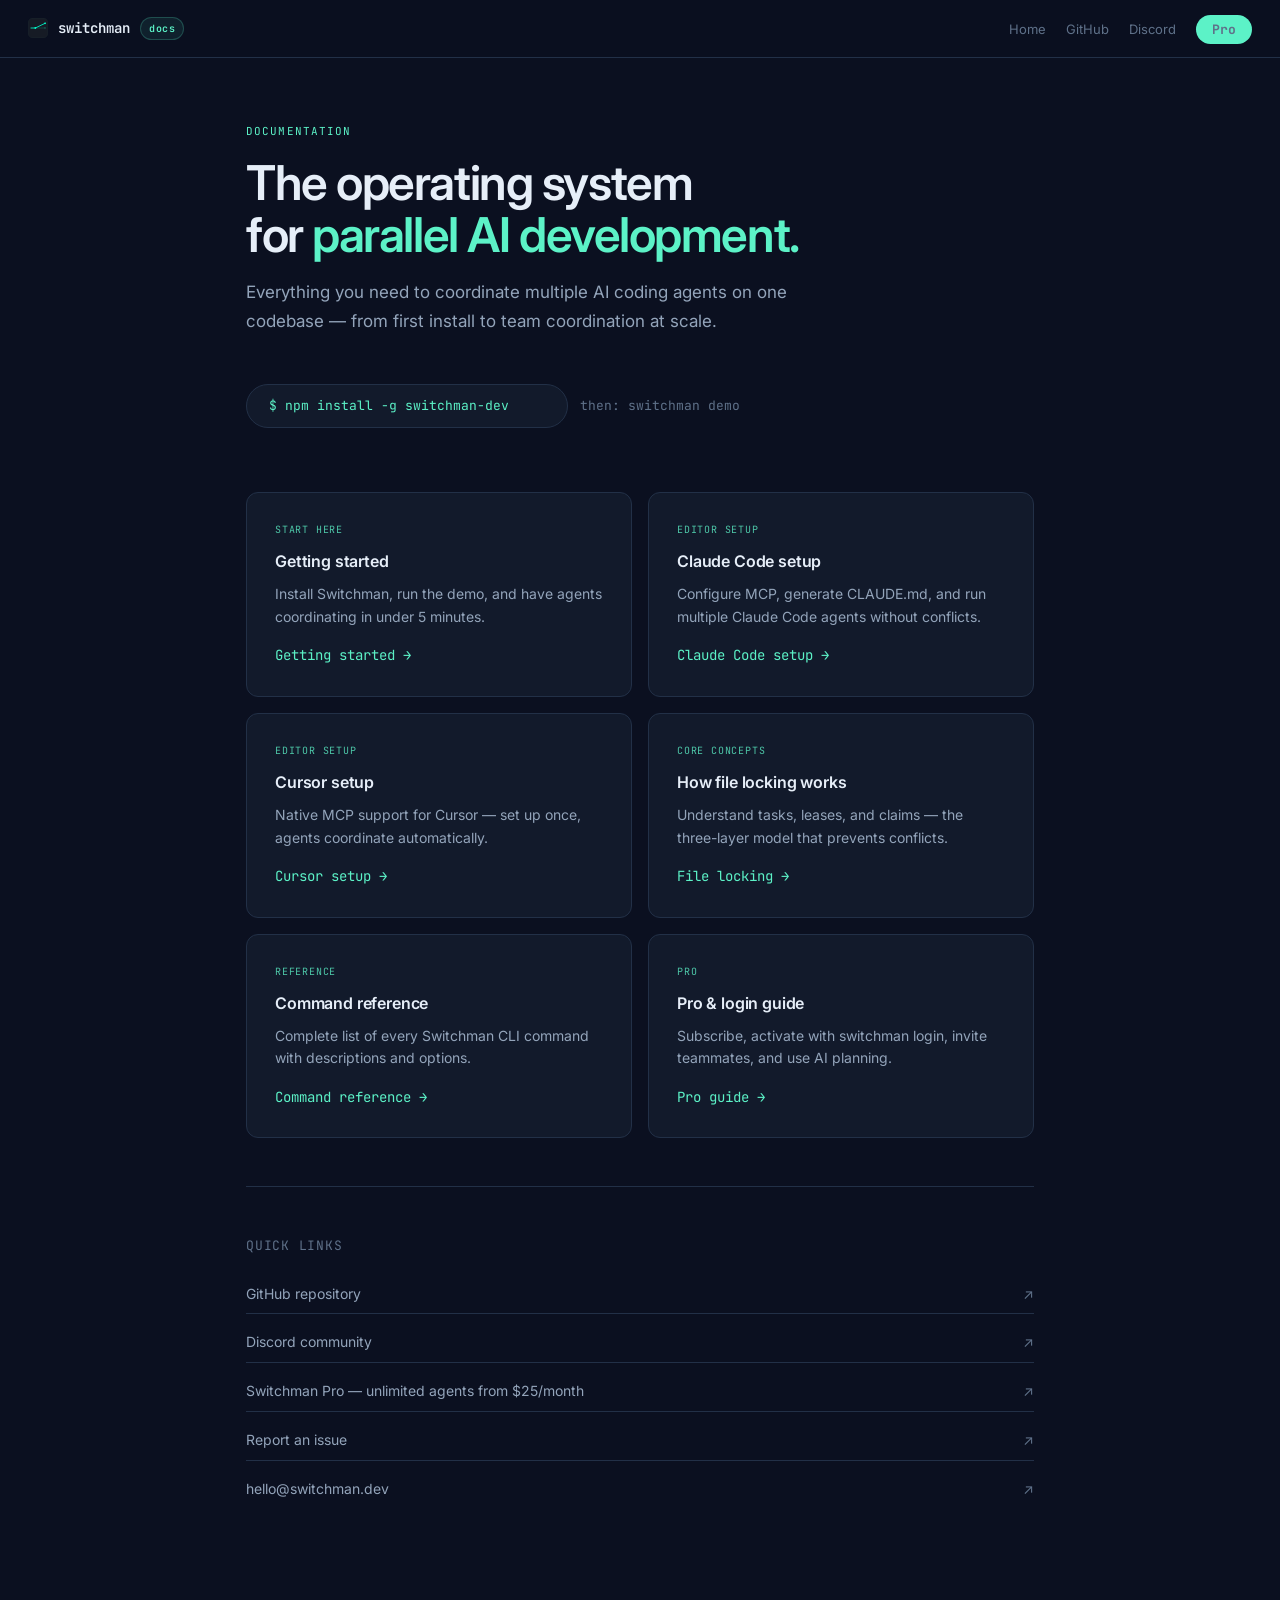
==== index.html @ cbfe944f "Initial docs site" ====
<!DOCTYPE html>
<html lang="en">
<head>
  <meta charset="UTF-8">
  <meta name="viewport" content="width=device-width, initial-scale=1.0">
  <title>Switchman Docs — The Operating System for Parallel AI Development</title>
  <meta name="description" content="Documentation for Switchman — install, set up Claude Code or Cursor, understand file locking, and use Switchman Pro.">
  <link rel="canonical" href="https://docs.switchman.dev/">
  <link rel="icon" type="image/svg+xml" href="/switchman-logo.svg">
  <link rel="preconnect" href="https://fonts.googleapis.com">
  <link rel="preconnect" href="https://fonts.gstatic.com" crossorigin>
  <link href="https://fonts.googleapis.com/css2?family=JetBrains+Mono:wght@300;400;500;600&family=Inter:wght@300;400;500;600&display=swap" rel="stylesheet">
  <link rel="stylesheet" href="docs.css">
  <style>
    .docs-home { max-width: 860px; margin: 0 auto; padding: 64px 36px 96px; }
    .home-kicker { font-family: var(--mono); font-size: 11px; letter-spacing: 0.1em; text-transform: uppercase; color: var(--accent); margin-bottom: 16px; display: block; }
    .home-title { font-size: clamp(28px, 4vw, 48px); font-weight: 600; letter-spacing: -0.03em; color: var(--text); line-height: 1.1; margin-bottom: 16px; }
    .home-title em { font-style: normal; color: var(--accent); }
    .home-sub { font-size: 17px; color: var(--text-2); line-height: 1.7; max-width: 560px; margin-bottom: 48px; }
    .quick-install { display: flex; align-items: center; gap: 12px; margin-bottom: 64px; flex-wrap: wrap; }
    .install-pill { background: var(--bg-card); border: 1px solid var(--border); border-radius: 99px; padding: 10px 22px; font-family: var(--mono); font-size: 13px; color: var(--accent); cursor: pointer; transition: border-color 0.15s; user-select: none; display: flex; align-items: center; gap: 12px; }
    .install-pill:hover { border-color: var(--accent-border); }
    .install-pill.copied { border-color: var(--green); color: var(--green); }
    .copy-hint { font-size: 10px; color: var(--text-3); opacity: 0; transition: opacity 0.15s; }
    .install-pill:hover .copy-hint { opacity: 1; }
    .install-sub { font-size: 13px; color: var(--text-3); font-family: var(--mono); }
    .doc-cards { display: grid; grid-template-columns: repeat(2, 1fr); gap: 16px; margin-bottom: 48px; }
    .doc-card { background: var(--bg-card); border: 1px solid var(--border); border-radius: 12px; padding: 28px 28px; text-decoration: none; transition: border-color 0.15s, background 0.15s; display: block; }
    .doc-card:hover { border-color: var(--accent-border); background: var(--bg-raised); }
    .doc-card-tag { font-family: var(--mono); font-size: 10px; letter-spacing: 0.08em; text-transform: uppercase; color: var(--accent); opacity: 0.8; margin-bottom: 10px; display: block; }
    .doc-card h3 { font-size: 16px; font-weight: 600; color: var(--text); margin-bottom: 8px; letter-spacing: -0.01em; }
    .doc-card p { font-size: 14px; color: var(--text-2); line-height: 1.6; }
    .doc-card-arrow { color: var(--accent); margin-top: 16px; font-size: 14px; display: block; font-family: var(--mono); }
    .section-divider { border: none; border-top: 1px solid var(--border); margin: 48px 0; }
    .quick-links-title { font-size: 13px; font-family: var(--mono); color: var(--text-3); letter-spacing: 0.06em; text-transform: uppercase; margin-bottom: 16px; }
    .quick-links { display: flex; flex-direction: column; gap: 8px; }
    .quick-link { display: flex; align-items: center; gap: 10px; color: var(--text-2); text-decoration: none; font-size: 14px; padding: 8px 0; border-bottom: 1px solid var(--border); transition: color 0.15s; }
    .quick-link:last-child { border-bottom: none; }
    .quick-link:hover { color: var(--accent); }
    .quick-link-arrow { color: var(--text-3); margin-left: auto; }
    @media (max-width: 600px) { .doc-cards { grid-template-columns: 1fr; } .docs-home { padding: 40px 20px 64px; } }
  </style>
</head>
<body>

<!-- Simple nav for homepage - no sidebar needed -->
<nav class="top-nav" style="grid-column: 1/-1;">
  <a href="https://switchman.dev" class="nav-logo">
    <img src="/switchman-logo.svg" width="20" height="20" alt="Switchman">
    switchman
    <span class="nav-logo-badge">docs</span>
  </a>
  <ul class="nav-links">
    <li><a href="https://switchman.dev">Home</a></li>
    <li><a href="https://github.com/switchman-dev/switchman">GitHub</a></li>
    <li><a href="https://discord.gg/pnT8BEC4D">Discord</a></li>
    <li><a href="https://switchman.dev/pro" class="nav-install">Pro</a></li>
  </ul>
</nav>

<div class="docs-home">
  <span class="home-kicker">Documentation</span>
  <h1 class="home-title">The operating system<br>for <em>parallel AI development.</em></h1>
  <p class="home-sub">Everything you need to coordinate multiple AI coding agents on one codebase — from first install to team coordination at scale.</p>

  <div class="quick-install">
    <div class="install-pill" onclick="copyCmd(this)" role="button">
      <span>$ npm install -g switchman-dev</span>
      <span class="copy-hint">copy</span>
    </div>
    <span class="install-sub">then: switchman demo</span>
  </div>

  <div class="doc-cards">
    <a href="/getting-started/" class="doc-card">
      <span class="doc-card-tag">Start here</span>
      <h3>Getting started</h3>
      <p>Install Switchman, run the demo, and have agents coordinating in under 5 minutes.</p>
      <span class="doc-card-arrow">Getting started →</span>
    </a>
    <a href="/claude-code/" class="doc-card">
      <span class="doc-card-tag">Editor setup</span>
      <h3>Claude Code setup</h3>
      <p>Configure MCP, generate CLAUDE.md, and run multiple Claude Code agents without conflicts.</p>
      <span class="doc-card-arrow">Claude Code setup →</span>
    </a>
    <a href="/cursor/" class="doc-card">
      <span class="doc-card-tag">Editor setup</span>
      <h3>Cursor setup</h3>
      <p>Native MCP support for Cursor — set up once, agents coordinate automatically.</p>
      <span class="doc-card-arrow">Cursor setup →</span>
    </a>
    <a href="/file-locking/" class="doc-card">
      <span class="doc-card-tag">Core concepts</span>
      <h3>How file locking works</h3>
      <p>Understand tasks, leases, and claims — the three-layer model that prevents conflicts.</p>
      <span class="doc-card-arrow">File locking →</span>
    </a>
    <a href="/command-reference/" class="doc-card">
      <span class="doc-card-tag">Reference</span>
      <h3>Command reference</h3>
      <p>Complete list of every Switchman CLI command with descriptions and options.</p>
      <span class="doc-card-arrow">Command reference →</span>
    </a>
    <a href="/pro/" class="doc-card">
      <span class="doc-card-tag">Pro</span>
      <h3>Pro &amp; login guide</h3>
      <p>Subscribe, activate with switchman login, invite teammates, and use AI planning.</p>
      <span class="doc-card-arrow">Pro guide →</span>
    </a>
  </div>

  <hr class="section-divider">

  <div class="quick-links-title">Quick links</div>
  <div class="quick-links">
    <a href="https://github.com/switchman-dev/switchman" class="quick-link">
      GitHub repository
      <span class="quick-link-arrow">↗</span>
    </a>
    <a href="https://discord.gg/pnT8BEC4D" class="quick-link">
      Discord community
      <span class="quick-link-arrow">↗</span>
    </a>
    <a href="https://switchman.dev/pro" class="quick-link">
      Switchman Pro — unlimited agents from $25/month
      <span class="quick-link-arrow">↗</span>
    </a>
    <a href="https://github.com/switchman-dev/switchman/issues" class="quick-link">
      Report an issue
      <span class="quick-link-arrow">↗</span>
    </a>
    <a href="mailto:hello@switchman.dev" class="quick-link">
      hello@switchman.dev
      <span class="quick-link-arrow">↗</span>
    </a>
  </div>
</div>

<script>
function copyCmd(el) {
  navigator.clipboard.writeText('npm install -g switchman-dev');
  el.classList.add('copied');
  el.querySelector('.copy-hint').textContent = 'copied!';
  setTimeout(() => { el.classList.remove('copied'); el.querySelector('.copy-hint').textContent = 'copy'; }, 2000);
}
</script>

</body>
</html>
---- docs.css ----
/* switchman docs — shared styles */
*, *::before, *::after { box-sizing: border-box; margin: 0; padding: 0; }

:root {
  --bg:           #0b1020;
  --bg-card:      #121a2b;
  --bg-raised:    #182235;
  --border:       #223047;
  --border-2:     #2c3d58;
  --text:         #e6eef8;
  --text-2:       #93a4ba;
  --text-3:       #5f7189;
  --accent:       #5CF2C7;
  --accent-hover: #7EF7D3;
  --accent-dim:   rgba(92,242,199,0.08);
  --accent-border:rgba(92,242,199,0.22);
  --green:        #4ade80;
  --amber:        #fbbf24;
  --blue:         #7dd3fc;
  --red:          #f87171;
  --mono: 'JetBrains Mono','Fira Code',monospace;
  --sans: 'Inter',system-ui,sans-serif;
  --sidebar-w: 260px;
}

html { scroll-behavior: smooth; }

body {
  background: var(--bg);
  color: var(--text);
  font-family: var(--sans);
  font-size: 15px;
  line-height: 1.7;
  -webkit-font-smoothing: antialiased;
  overflow-x: hidden;
}

/* ── LAYOUT ── */
.docs-layout {
  display: grid;
  grid-template-columns: var(--sidebar-w) 1fr;
  grid-template-rows: 58px 1fr;
  min-height: 100vh;
}

/* ── TOP NAV ── */
.top-nav {
  grid-column: 1 / -1;
  height: 58px;
  display: flex;
  align-items: center;
  justify-content: space-between;
  padding: 0 28px;
  background: rgba(11,16,32,0.8);
  border-bottom: 1px solid var(--border);
  backdrop-filter: blur(20px);
  position: sticky;
  top: 0;
  z-index: 100;
}

.nav-logo {
  font-family: var(--mono);
  font-size: 14px;
  font-weight: 600;
  color: var(--text);
  text-decoration: none;
  display: flex;
  align-items: center;
  gap: 10px;
}

.nav-logo-badge {
  font-size: 10px;
  background: var(--accent-dim);
  border: 1px solid var(--accent-border);
  color: var(--accent);
  padding: 2px 8px;
  border-radius: 99px;
  font-family: var(--mono);
  letter-spacing: 0.06em;
}

.nav-links {
  display: flex;
  align-items: center;
  gap: 20px;
  list-style: none;
}

.nav-links a {
  color: var(--text-3);
  text-decoration: none;
  font-size: 13px;
  transition: color 0.15s;
}

.nav-links a:hover { color: var(--text-2); }

.nav-install {
  background: var(--accent);
  color: #061016;
  font-family: var(--mono);
  font-size: 12px;
  font-weight: 700;
  padding: 6px 16px;
  border-radius: 99px;
  text-decoration: none;
  transition: background 0.15s;
}
.nav-install:hover { background: var(--accent-hover); }

/* ── SIDEBAR ── */
.sidebar {
  border-right: 1px solid var(--border);
  padding: 28px 0;
  position: sticky;
  top: 58px;
  height: calc(100vh - 58px);
  overflow-y: auto;
  background: var(--bg);
}

.sidebar::-webkit-scrollbar { width: 4px; }
.sidebar::-webkit-scrollbar-thumb { background: var(--border-2); border-radius: 4px; }

.sidebar-section {
  margin-bottom: 28px;
  padding: 0 16px;
}

.sidebar-label {
  font-family: var(--mono);
  font-size: 10px;
  letter-spacing: 0.1em;
  text-transform: uppercase;
  color: var(--text-3);
  padding: 0 12px;
  margin-bottom: 6px;
  display: block;
}

.sidebar-nav { list-style: none; }

.sidebar-nav a {
  display: flex;
  align-items: center;
  gap: 8px;
  padding: 7px 12px;
  border-radius: 8px;
  color: var(--text-2);
  text-decoration: none;
  font-size: 13.5px;
  transition: color 0.15s, background 0.15s;
  position: relative;
}

.sidebar-nav a:hover {
  color: var(--text);
  background: rgba(255,255,255,0.04);
}

.sidebar-nav a.active {
  color: var(--accent);
  background: var(--accent-dim);
}

.sidebar-nav a.active::before {
  content: '';
  position: absolute;
  left: 0;
  top: 6px;
  bottom: 6px;
  width: 2px;
  background: var(--accent);
  border-radius: 0 2px 2px 0;
}

.sidebar-nav .badge {
  margin-left: auto;
  font-size: 10px;
  font-family: var(--mono);
  padding: 1px 6px;
  border-radius: 99px;
  background: var(--accent-dim);
  color: var(--accent);
  border: 1px solid var(--accent-border);
}

/* ── CONTENT ── */
.doc-content {
  padding: 48px 64px 96px;
  max-width: 820px;
  min-width: 0;
}

/* ── TYPOGRAPHY ── */
.doc-content h1 {
  font-size: clamp(26px, 3vw, 38px);
  font-weight: 600;
  letter-spacing: -0.03em;
  color: var(--text);
  line-height: 1.15;
  margin-bottom: 16px;
}

.doc-content h2 {
  font-size: 22px;
  font-weight: 600;
  letter-spacing: -0.02em;
  color: var(--text);
  margin: 48px 0 16px;
  padding-top: 48px;
  border-top: 1px solid var(--border);
}

.doc-content h2:first-of-type { border-top: none; padding-top: 0; margin-top: 32px; }

.doc-content h3 {
  font-size: 16px;
  font-weight: 600;
  color: var(--text);
  margin: 28px 0 10px;
}

.doc-lead {
  font-size: 17px;
  color: var(--text-2);
  line-height: 1.7;
  margin-bottom: 36px;
  max-width: 600px;
}

.doc-content p {
  color: var(--text-2);
  margin-bottom: 16px;
  line-height: 1.75;
}

.doc-content ul, .doc-content ol {
  color: var(--text-2);
  padding-left: 20px;
  margin-bottom: 16px;
}

.doc-content li { margin-bottom: 6px; line-height: 1.7; }

.doc-content a {
  color: var(--accent);
  text-decoration: none;
  border-bottom: 1px solid var(--accent-border);
  transition: border-color 0.15s;
}
.doc-content a:hover { border-color: var(--accent); }

/* ── CODE ── */
.doc-content code {
  font-family: var(--mono);
  font-size: 12.5px;
  color: var(--accent);
  background: var(--accent-dim);
  border: 1px solid var(--accent-border);
  padding: 1px 6px;
  border-radius: 4px;
}

.doc-content pre {
  background: rgba(11,16,32,0.8);
  border: 1px solid var(--border);
  border-radius: 10px;
  padding: 20px 24px;
  overflow-x: auto;
  margin: 20px 0;
  position: relative;
}

.doc-content pre code {
  background: none;
  border: none;
  padding: 0;
  font-size: 13px;
  color: var(--text-2);
  line-height: 1.8;
}

.pre-label {
  position: absolute;
  top: 12px;
  right: 16px;
  font-family: var(--mono);
  font-size: 10px;
  color: var(--text-3);
  letter-spacing: 0.06em;
}

/* ── CALLOUTS ── */
.callout {
  border-radius: 10px;
  padding: 16px 20px;
  margin: 20px 0;
  display: flex;
  gap: 14px;
  align-items: flex-start;
}

.callout-tip  { background: rgba(92,242,199,0.06); border: 1px solid var(--accent-border); }
.callout-warn { background: rgba(251,191,36,0.06); border: 1px solid rgba(251,191,36,0.25); }
.callout-info { background: rgba(125,211,252,0.06); border: 1px solid rgba(125,211,252,0.25); }

.callout-icon { font-size: 16px; flex-shrink: 0; margin-top: 1px; }
.callout-body { font-size: 14px; color: var(--text-2); line-height: 1.6; }
.callout-body strong { color: var(--text); }

/* ── STEPS ── */
.step-list { list-style: none; padding: 0; margin: 20px 0; }
.step-item {
  display: flex;
  gap: 16px;
  margin-bottom: 24px;
  align-items: flex-start;
}
.step-num {
  width: 28px; height: 28px;
  border-radius: 50%;
  border: 1px solid var(--accent-border);
  background: var(--accent-dim);
  display: flex; align-items: center; justify-content: center;
  font-family: var(--mono); font-size: 11px;
  color: var(--accent); font-weight: 600;
  flex-shrink: 0; margin-top: 2px;
}
.step-body { flex: 1; }
.step-body strong { color: var(--text); display: block; margin-bottom: 6px; font-size: 15px; }

/* ── CMD TABLE ── */
.cmd-table { width: 100%; border-collapse: collapse; margin: 16px 0 28px; }
.cmd-table th {
  text-align: left;
  font-family: var(--mono);
  font-size: 11px;
  letter-spacing: 0.06em;
  text-transform: uppercase;
  color: var(--text-3);
  padding: 8px 16px;
  border-bottom: 1px solid var(--border);
}
.cmd-table td {
  padding: 10px 16px;
  border-bottom: 1px solid var(--border);
  font-size: 14px;
  color: var(--text-2);
  vertical-align: top;
}
.cmd-table td:first-child {
  font-family: var(--mono);
  font-size: 12.5px;
  color: var(--accent);
  white-space: nowrap;
}
.cmd-table tr:last-child td { border-bottom: none; }
.cmd-table tr:hover td { background: rgba(255,255,255,0.02); }

/* ── ON THIS PAGE ── */
.on-this-page {
  position: fixed;
  right: 32px;
  top: 96px;
  width: 200px;
  font-size: 12px;
}

.on-this-page-label {
  font-family: var(--mono);
  font-size: 10px;
  letter-spacing: 0.1em;
  text-transform: uppercase;
  color: var(--text-3);
  margin-bottom: 10px;
  display: block;
}

.on-this-page ul { list-style: none; }
.on-this-page li { margin-bottom: 4px; }
.on-this-page a {
  color: var(--text-3);
  text-decoration: none;
  font-size: 12px;
  border: none;
  transition: color 0.15s;
  display: block;
  padding: 3px 0;
}
.on-this-page a:hover { color: var(--text-2); }
.on-this-page a.active { color: var(--accent); }

/* ── BREADCRUMB ── */
.breadcrumb {
  display: flex;
  align-items: center;
  gap: 8px;
  font-size: 13px;
  color: var(--text-3);
  font-family: var(--mono);
  margin-bottom: 24px;
}
.breadcrumb a { color: var(--text-3); text-decoration: none; border: none; }
.breadcrumb a:hover { color: var(--text-2); }
.breadcrumb-sep { color: var(--border-2); }

/* ── PAGE NAV ── */
.page-nav {
  display: grid;
  grid-template-columns: 1fr 1fr;
  gap: 16px;
  margin-top: 64px;
  padding-top: 32px;
  border-top: 1px solid var(--border);
}
.page-nav-card {
  background: var(--bg-card);
  border: 1px solid var(--border);
  border-radius: 10px;
  padding: 16px 20px;
  text-decoration: none;
  transition: border-color 0.15s, background 0.15s;
  display: block;
}
.page-nav-card:hover { border-color: var(--accent-border); background: var(--bg-raised); }
.page-nav-card.next { text-align: right; }
.page-nav-label { font-size: 11px; font-family: var(--mono); color: var(--text-3); letter-spacing: 0.06em; text-transform: uppercase; margin-bottom: 4px; }
.page-nav-title { font-size: 14px; font-weight: 600; color: var(--text); }

/* ── RESPONSIVE ── */
@media (max-width: 1100px) {
  .on-this-page { display: none; }
  .doc-content { max-width: 100%; }
}

@media (max-width: 768px) {
  .docs-layout { grid-template-columns: 1fr; }
  .sidebar { display: none; }
  .doc-content { padding: 32px 24px 64px; }
  .top-nav { padding: 0 20px; }
  .nav-links { display: none; }
  .page-nav { grid-template-columns: 1fr; }
}

::-webkit-scrollbar { width: 5px; }
::-webkit-scrollbar-track { background: var(--bg); }
::-webkit-scrollbar-thumb { background: var(--border-2); border-radius: 99px; }
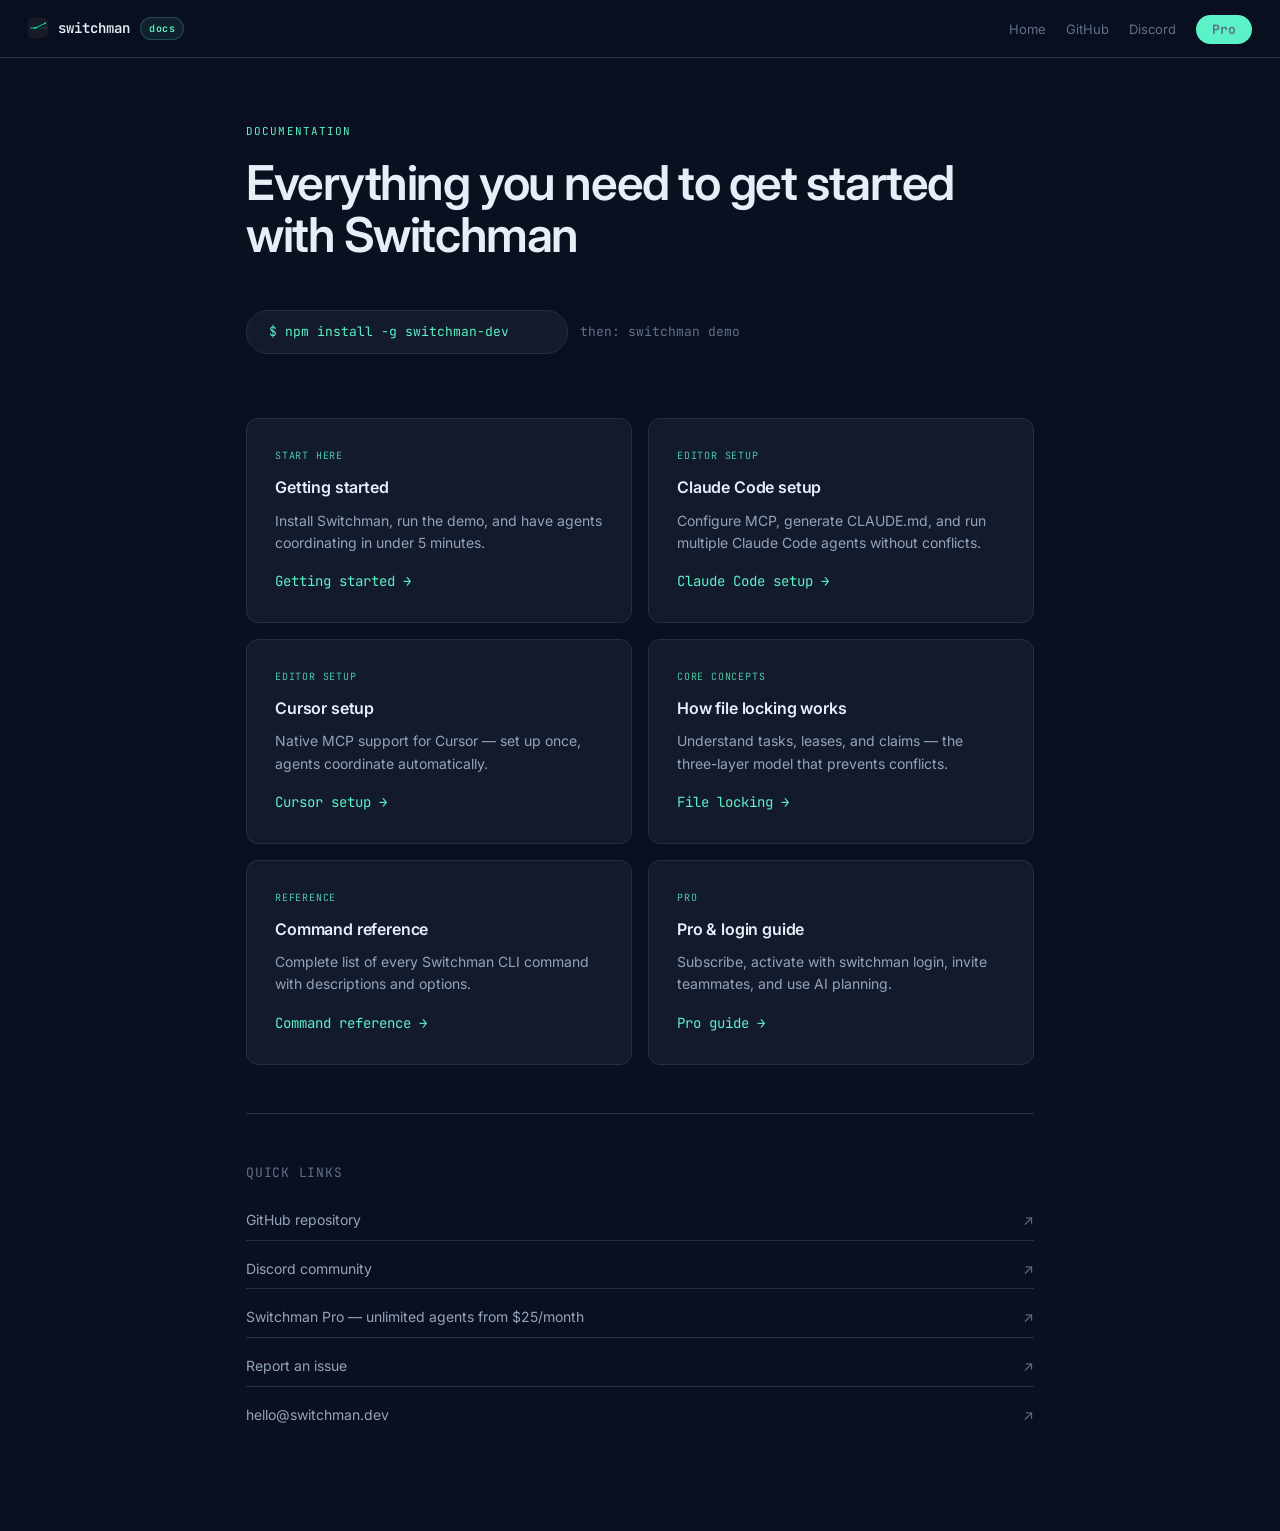
==== commit c9f30ac8: "Add copy buttons and mobile nav" ====
--- a/index.html
+++ b/index.html
@@ -56,12 +56,13 @@
     <li><a href="https://discord.gg/pnT8BEC4D">Discord</a></li>
     <li><a href="https://switchman.dev/pro" class="nav-install">Pro</a></li>
   </ul>
+  <button class="mobile-nav-toggle" id="mob-toggle" aria-label="Open navigation menu">&#9776;</button>
 </nav>
 
 <div class="docs-home">
   <span class="home-kicker">Documentation</span>
-  <h1 class="home-title">The operating system<br>for <em>parallel AI development.</em></h1>
-  <p class="home-sub">Everything you need to coordinate multiple AI coding agents on one codebase — from first install to team coordination at scale.</p>
+  <h1 class="home-title">Everything you need to get started with Switchman</h1>
+  <p class="home-sub"> </p>
 
   <div class="quick-install">
     <div class="install-pill" onclick="copyCmd(this)" role="button">
@@ -146,5 +147,6 @@
 }
 </script>
 
+<script src="docs.js"></script>
 </body>
 </html>
--- a/docs.css
+++ b/docs.css
@@ -448,3 +448,148 @@
 ::-webkit-scrollbar { width: 5px; }
 ::-webkit-scrollbar-track { background: var(--bg); }
 ::-webkit-scrollbar-thumb { background: var(--border-2); border-radius: 99px; }
+
+/* ── COPY BUTTON ── */
+.doc-content pre {
+  position: relative;
+}
+.copy-btn {
+  position: absolute;
+  top: 10px;
+  right: 10px;
+  background: var(--bg-raised);
+  border: 1px solid var(--border-2);
+  border-radius: 6px;
+  padding: 4px 10px;
+  font-family: var(--mono);
+  font-size: 11px;
+  color: var(--text-3);
+  cursor: pointer;
+  transition: color 0.15s, border-color 0.15s, background 0.15s;
+  opacity: 0;
+  pointer-events: none;
+}
+.doc-content pre:hover .copy-btn {
+  opacity: 1;
+  pointer-events: auto;
+}
+.copy-btn:hover {
+  color: var(--text-2);
+  border-color: var(--border-2);
+  background: var(--bg-card);
+}
+.copy-btn.copied {
+  color: var(--green);
+  border-color: rgba(74,222,128,0.3);
+  opacity: 1;
+  pointer-events: none;
+}
+
+/* ── MOBILE NAV ── */
+.mobile-nav-toggle {
+  display: none;
+  background: none;
+  border: 1px solid var(--border-2);
+  border-radius: 8px;
+  padding: 6px 10px;
+  color: var(--text-2);
+  cursor: pointer;
+  font-size: 18px;
+  line-height: 1;
+  transition: color 0.15s, border-color 0.15s;
+}
+.mobile-nav-toggle:hover {
+  color: var(--text);
+  border-color: var(--accent-border);
+}
+
+.mobile-nav-overlay {
+  display: none;
+  position: fixed;
+  inset: 0;
+  z-index: 200;
+  background: rgba(6,10,22,0.85);
+  backdrop-filter: blur(8px);
+}
+.mobile-nav-overlay.open {
+  display: block;
+}
+
+.mobile-nav-panel {
+  position: fixed;
+  top: 0;
+  left: 0;
+  bottom: 0;
+  width: 280px;
+  background: var(--bg-card);
+  border-right: 1px solid var(--border-2);
+  z-index: 201;
+  overflow-y: auto;
+  padding: 20px 0 40px;
+  transform: translateX(-100%);
+  transition: transform 0.25s ease;
+}
+.mobile-nav-panel.open {
+  transform: translateX(0);
+}
+
+.mobile-nav-header {
+  display: flex;
+  align-items: center;
+  justify-content: space-between;
+  padding: 0 20px 20px;
+  border-bottom: 1px solid var(--border);
+  margin-bottom: 16px;
+}
+.mobile-nav-logo {
+  font-family: var(--mono);
+  font-size: 14px;
+  font-weight: 600;
+  color: var(--text);
+  text-decoration: none;
+  display: flex;
+  align-items: center;
+  gap: 8px;
+}
+.mobile-nav-close {
+  background: none;
+  border: none;
+  color: var(--text-3);
+  font-size: 20px;
+  cursor: pointer;
+  padding: 4px;
+  line-height: 1;
+  transition: color 0.15s;
+}
+.mobile-nav-close:hover { color: var(--text); }
+
+.mobile-nav-section {
+  padding: 0 16px;
+  margin-bottom: 24px;
+}
+.mobile-nav-label {
+  font-family: var(--mono);
+  font-size: 10px;
+  letter-spacing: 0.1em;
+  text-transform: uppercase;
+  color: var(--text-3);
+  padding: 0 12px;
+  margin-bottom: 6px;
+  display: block;
+}
+.mobile-nav-links { list-style: none; }
+.mobile-nav-links a {
+  display: block;
+  padding: 9px 12px;
+  border-radius: 8px;
+  color: var(--text-2);
+  text-decoration: none;
+  font-size: 14px;
+  transition: color 0.15s, background 0.15s;
+}
+.mobile-nav-links a:hover { color: var(--text); background: rgba(255,255,255,0.04); }
+.mobile-nav-links a.active { color: var(--accent); background: var(--accent-dim); }
+
+@media (max-width: 768px) {
+  .mobile-nav-toggle { display: block; }
+}
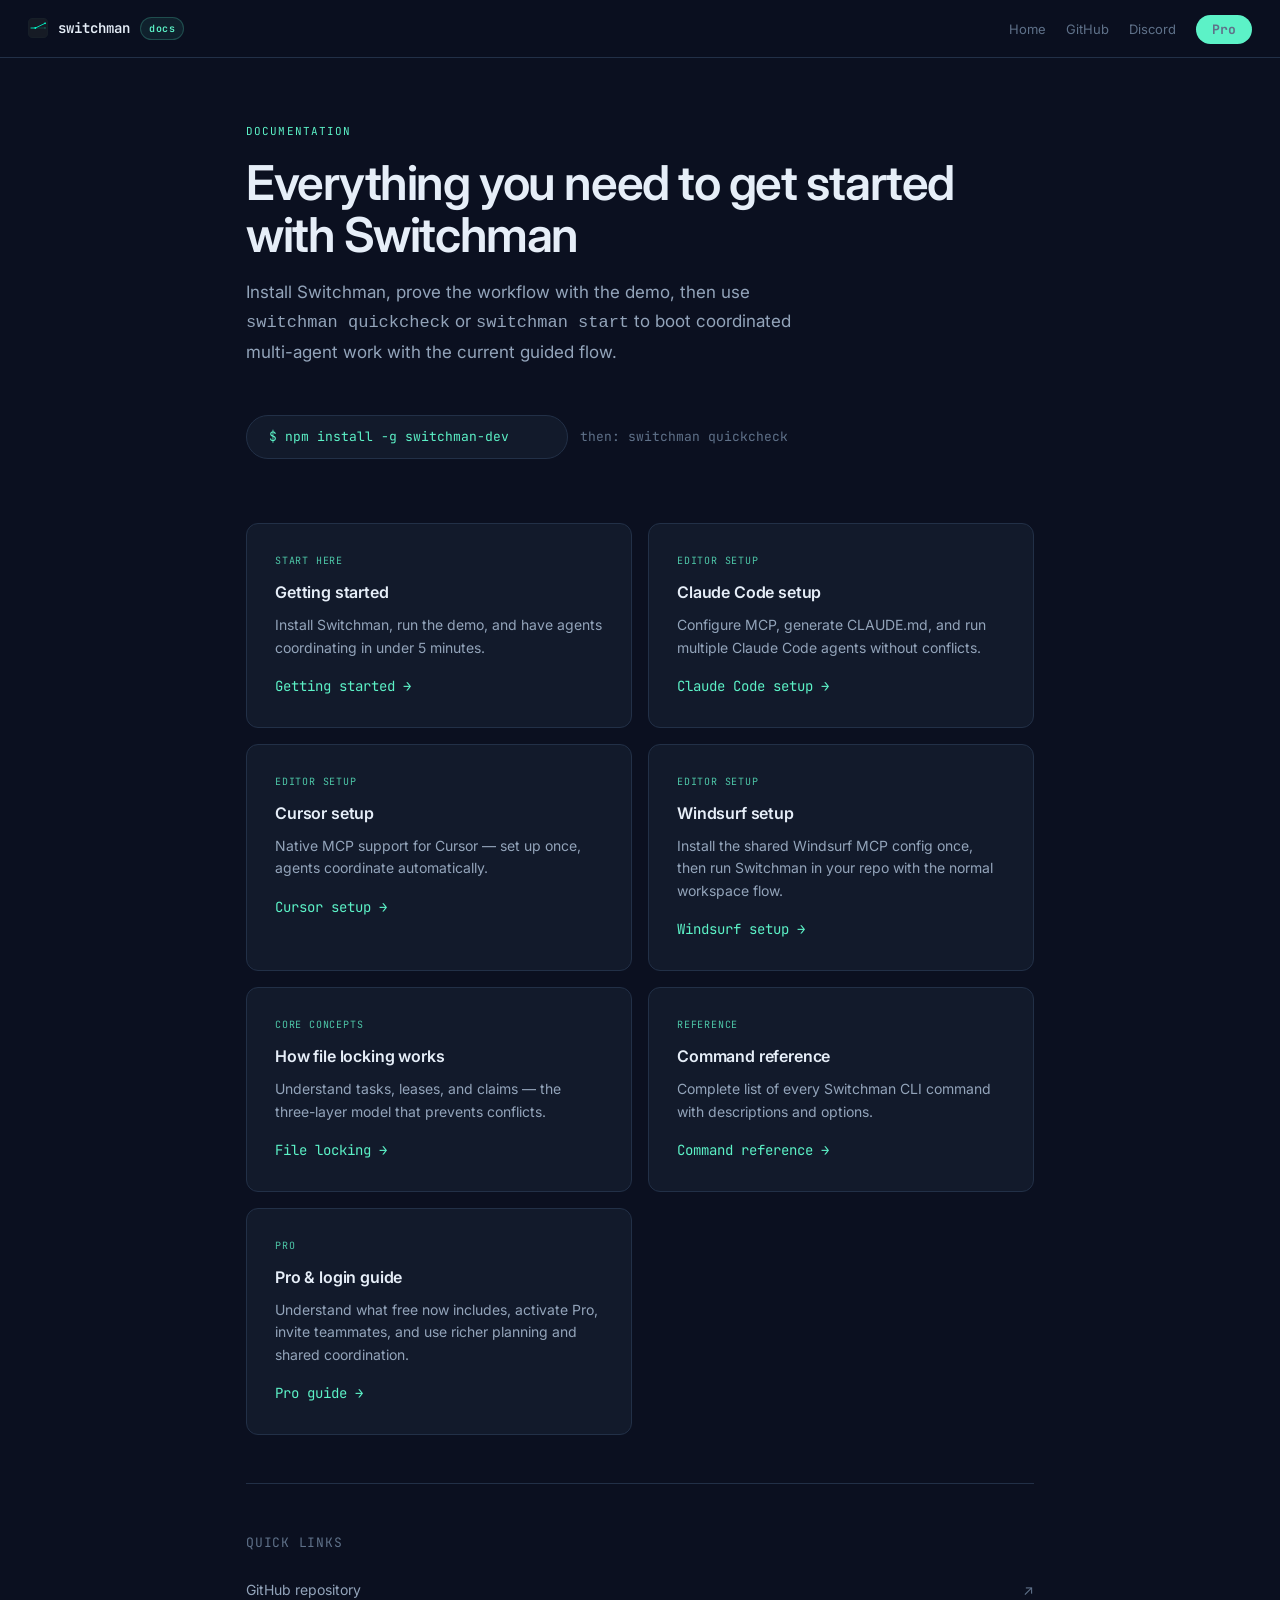
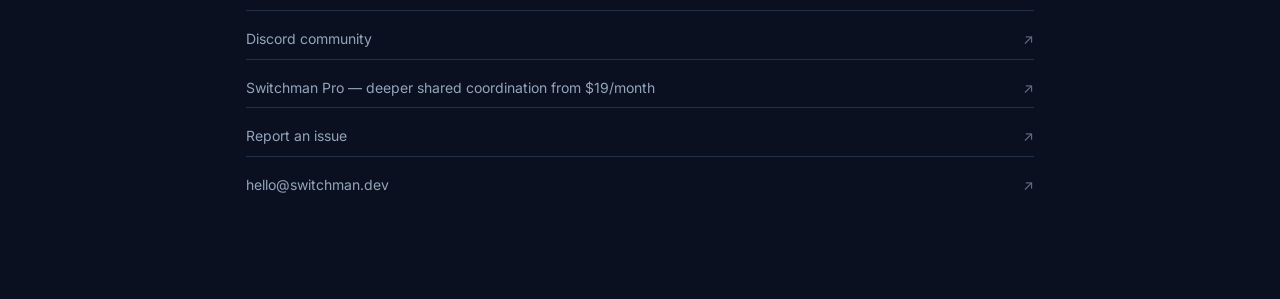
==== commit 5a99dc97: "Update docs to match current Switchman workflows" ====
--- a/index.html
+++ b/index.html
@@ -4,7 +4,7 @@
   <meta charset="UTF-8">
   <meta name="viewport" content="width=device-width, initial-scale=1.0">
   <title>Switchman Docs — The Operating System for Parallel AI Development</title>
-  <meta name="description" content="Documentation for Switchman — install, set up Claude Code or Cursor, understand file locking, and use Switchman Pro.">
+  <meta name="description" content="Documentation for Switchman — install, run quickcheck or start, set up Claude Code, Cursor, or Windsurf, and use governed landing workflows.">
   <link rel="canonical" href="https://docs.switchman.dev/">
   <link rel="icon" type="image/svg+xml" href="/switchman-logo.svg">
   <link rel="preconnect" href="https://fonts.googleapis.com">
@@ -46,7 +46,7 @@
 <!-- Simple nav for homepage - no sidebar needed -->
 <nav class="top-nav" style="grid-column: 1/-1;">
   <a href="https://switchman.dev" class="nav-logo">
-    <img src="/switchman-logo.svg" width="20" height="20" alt="Switchman">
+    <img src="switchman-logo.svg" width="20" height="20" alt="Switchman">
     switchman
     <span class="nav-logo-badge">docs</span>
   </a>
@@ -62,14 +62,14 @@
 <div class="docs-home">
   <span class="home-kicker">Documentation</span>
   <h1 class="home-title">Everything you need to get started with Switchman</h1>
-  <p class="home-sub"> </p>
+  <p class="home-sub">Install Switchman, prove the workflow with the demo, then use <code>switchman quickcheck</code> or <code>switchman start</code> to boot coordinated multi-agent work with the current guided flow.</p>
 
   <div class="quick-install">
     <div class="install-pill" onclick="copyCmd(this)" role="button">
       <span>$ npm install -g switchman-dev</span>
       <span class="copy-hint">copy</span>
     </div>
-    <span class="install-sub">then: switchman demo</span>
+    <span class="install-sub">then: switchman quickcheck</span>
   </div>
 
   <div class="doc-cards">
@@ -91,6 +91,12 @@
       <p>Native MCP support for Cursor — set up once, agents coordinate automatically.</p>
       <span class="doc-card-arrow">Cursor setup →</span>
     </a>
+    <a href="/windsurf/" class="doc-card">
+      <span class="doc-card-tag">Editor setup</span>
+      <h3>Windsurf setup</h3>
+      <p>Install the shared Windsurf MCP config once, then run Switchman in your repo with the normal workspace flow.</p>
+      <span class="doc-card-arrow">Windsurf setup →</span>
+    </a>
     <a href="/file-locking/" class="doc-card">
       <span class="doc-card-tag">Core concepts</span>
       <h3>How file locking works</h3>
@@ -106,7 +112,7 @@
     <a href="/pro/" class="doc-card">
       <span class="doc-card-tag">Pro</span>
       <h3>Pro &amp; login guide</h3>
-      <p>Subscribe, activate with switchman login, invite teammates, and use AI planning.</p>
+      <p>Understand what free now includes, activate Pro, invite teammates, and use richer planning and shared coordination.</p>
       <span class="doc-card-arrow">Pro guide →</span>
     </a>
   </div>
@@ -124,7 +130,7 @@
       <span class="quick-link-arrow">↗</span>
     </a>
     <a href="https://switchman.dev/pro" class="quick-link">
-      Switchman Pro — unlimited agents from $25/month
+      Switchman Pro — deeper shared coordination from $19/month
       <span class="quick-link-arrow">↗</span>
     </a>
     <a href="https://github.com/switchman-dev/switchman/issues" class="quick-link">
@@ -149,4 +155,4 @@
 
 <script src="docs.js"></script>
 </body>
-</html>+</html>
